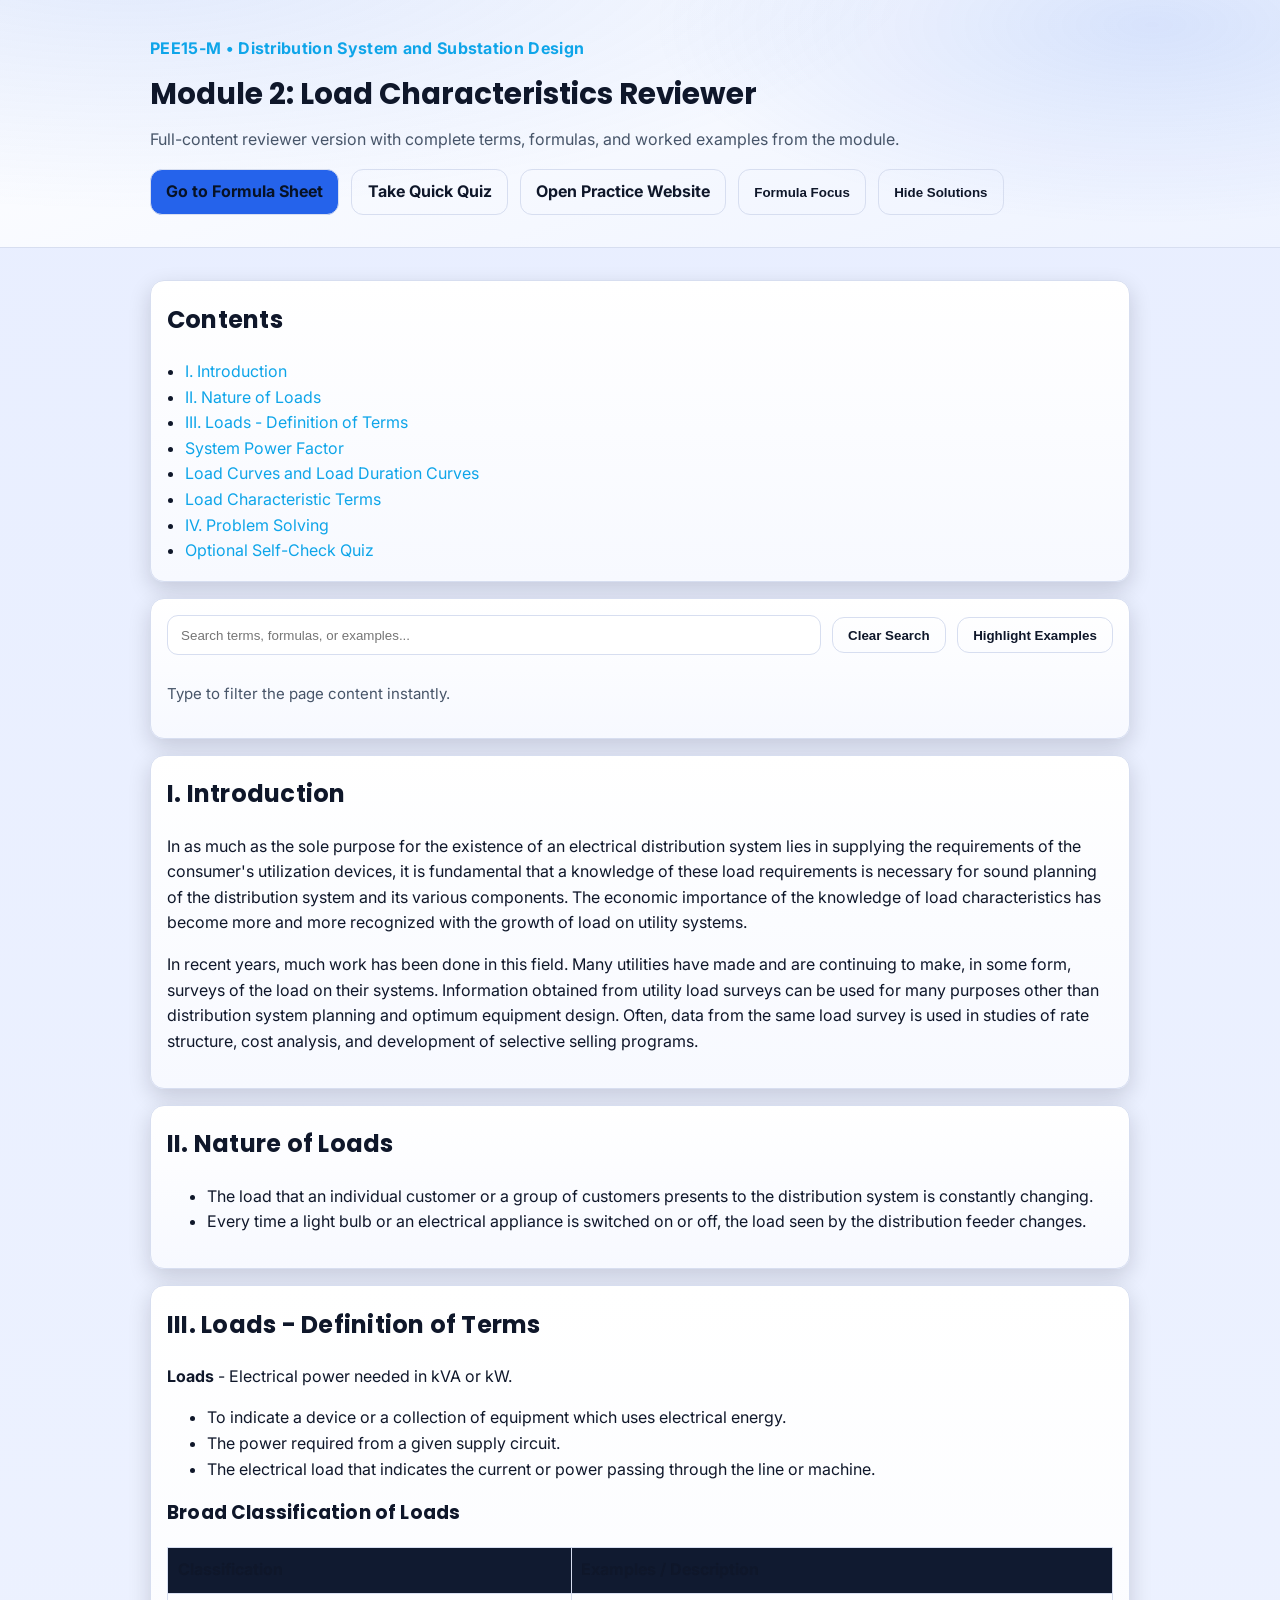
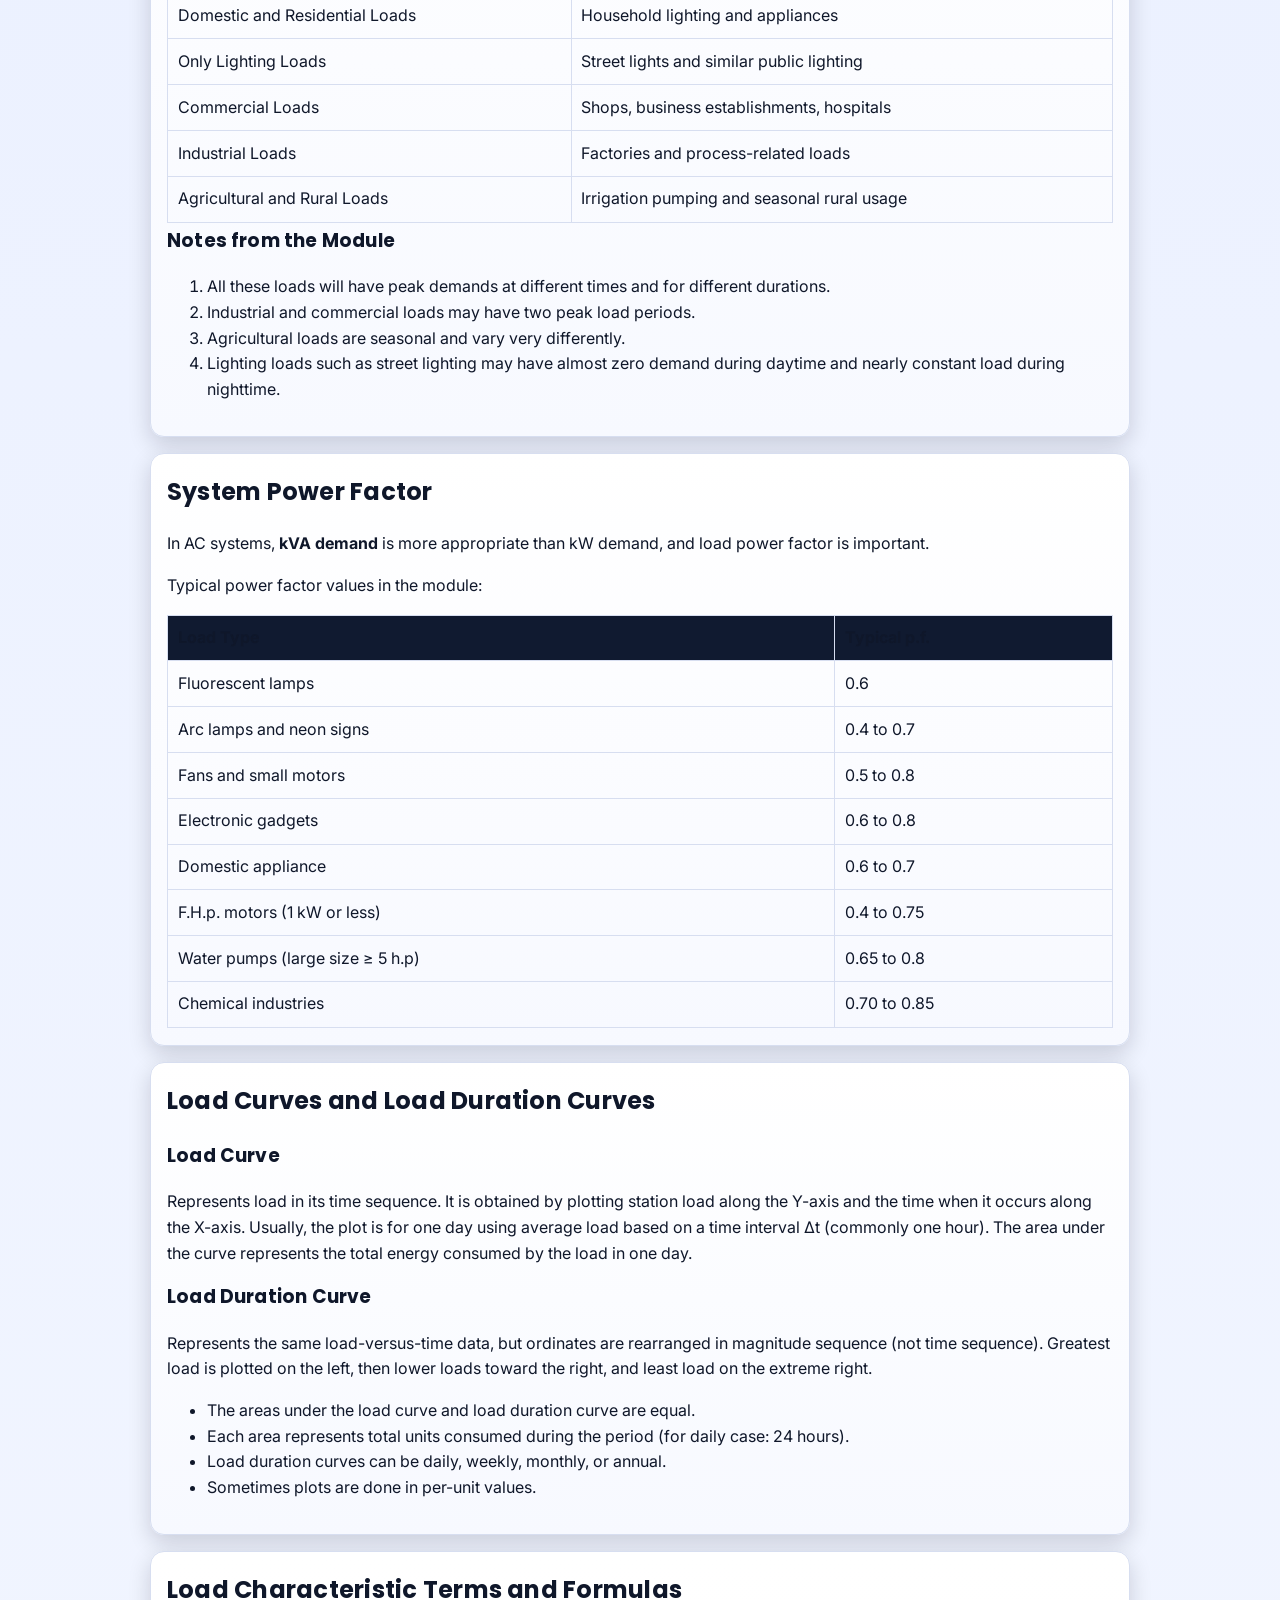
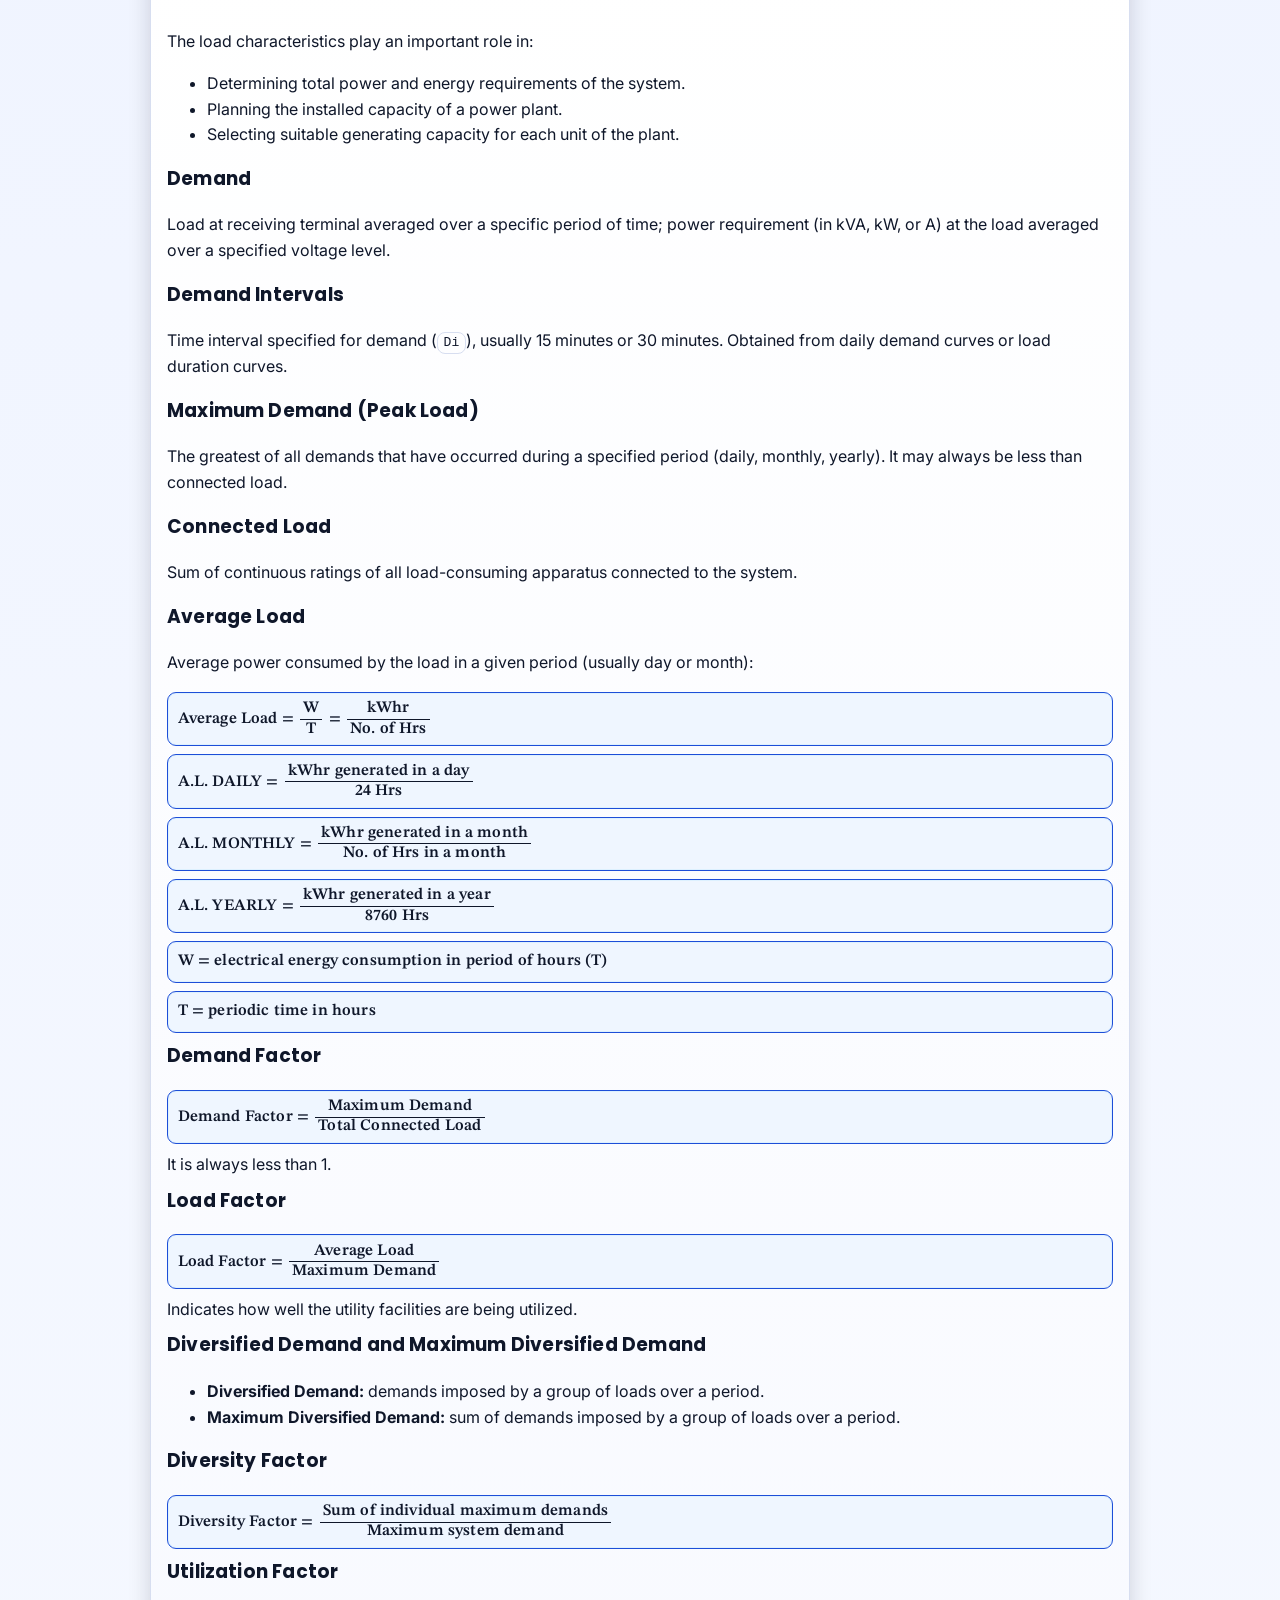
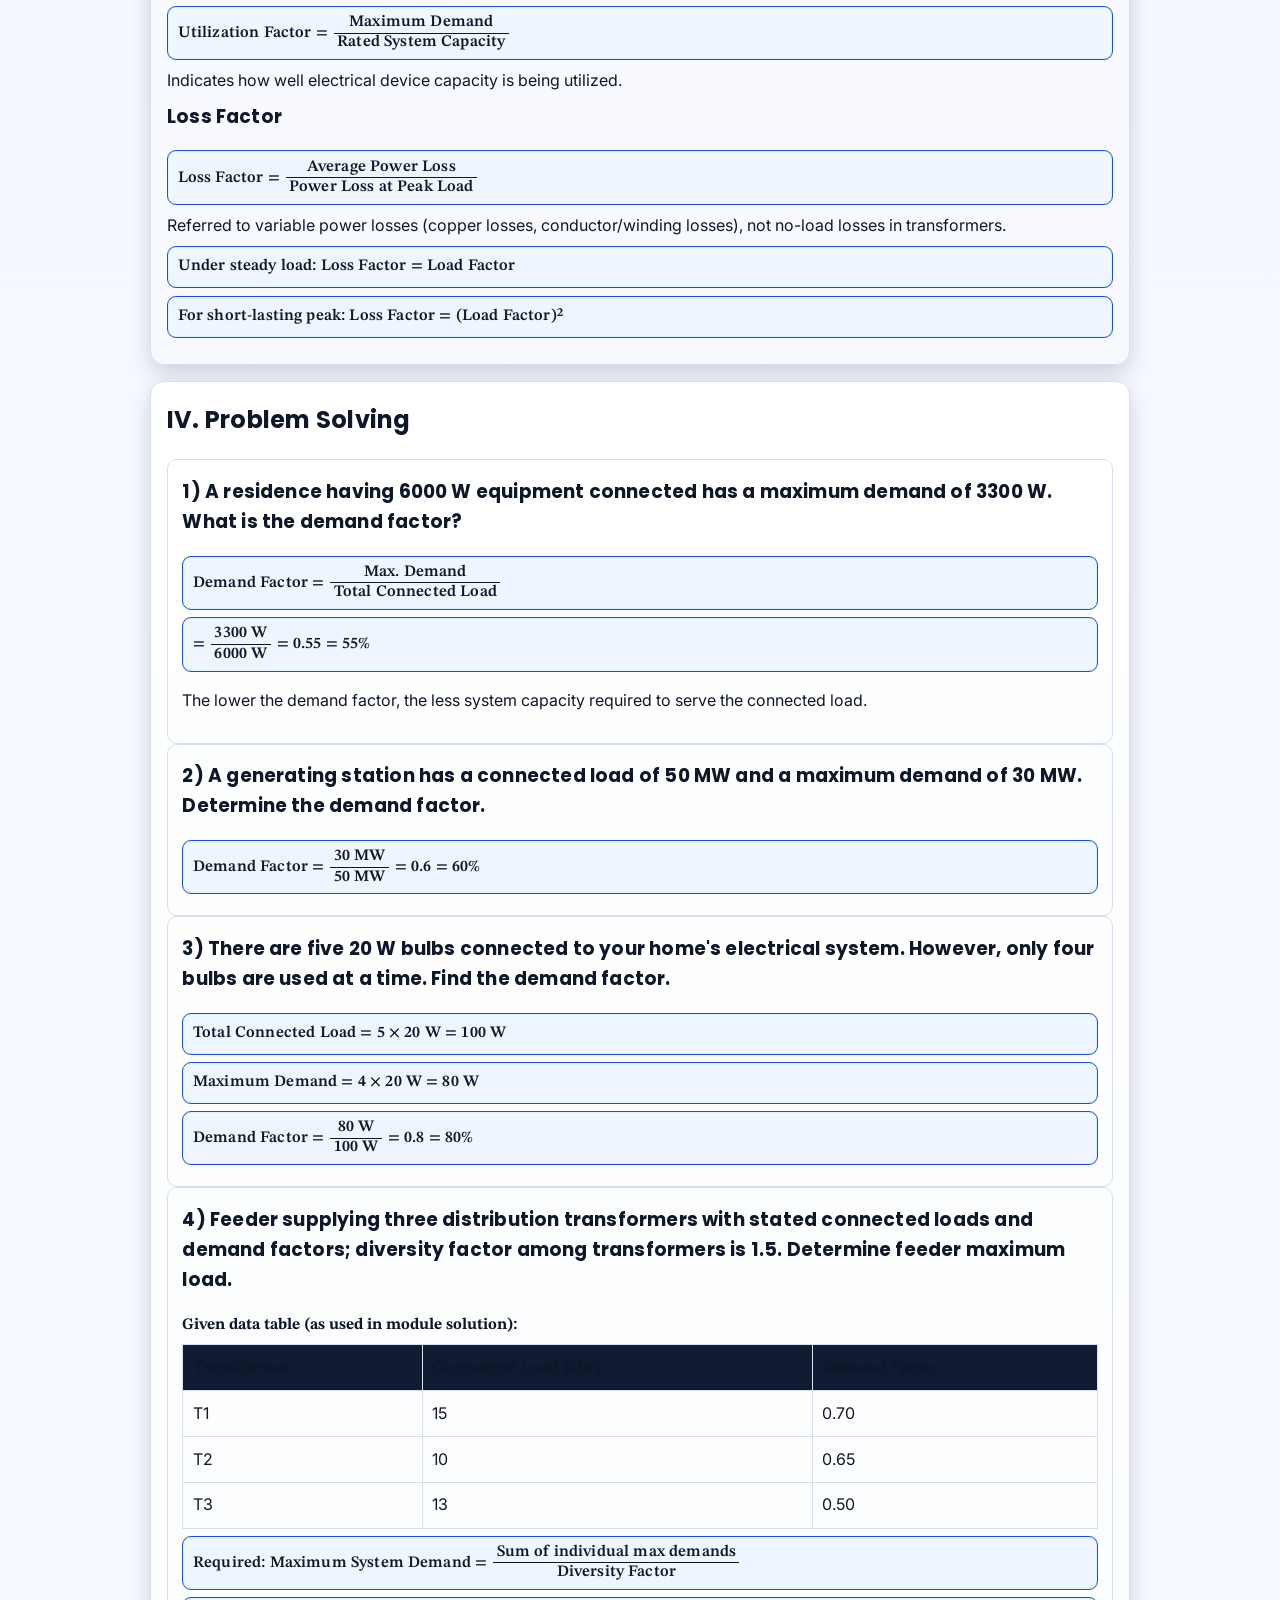
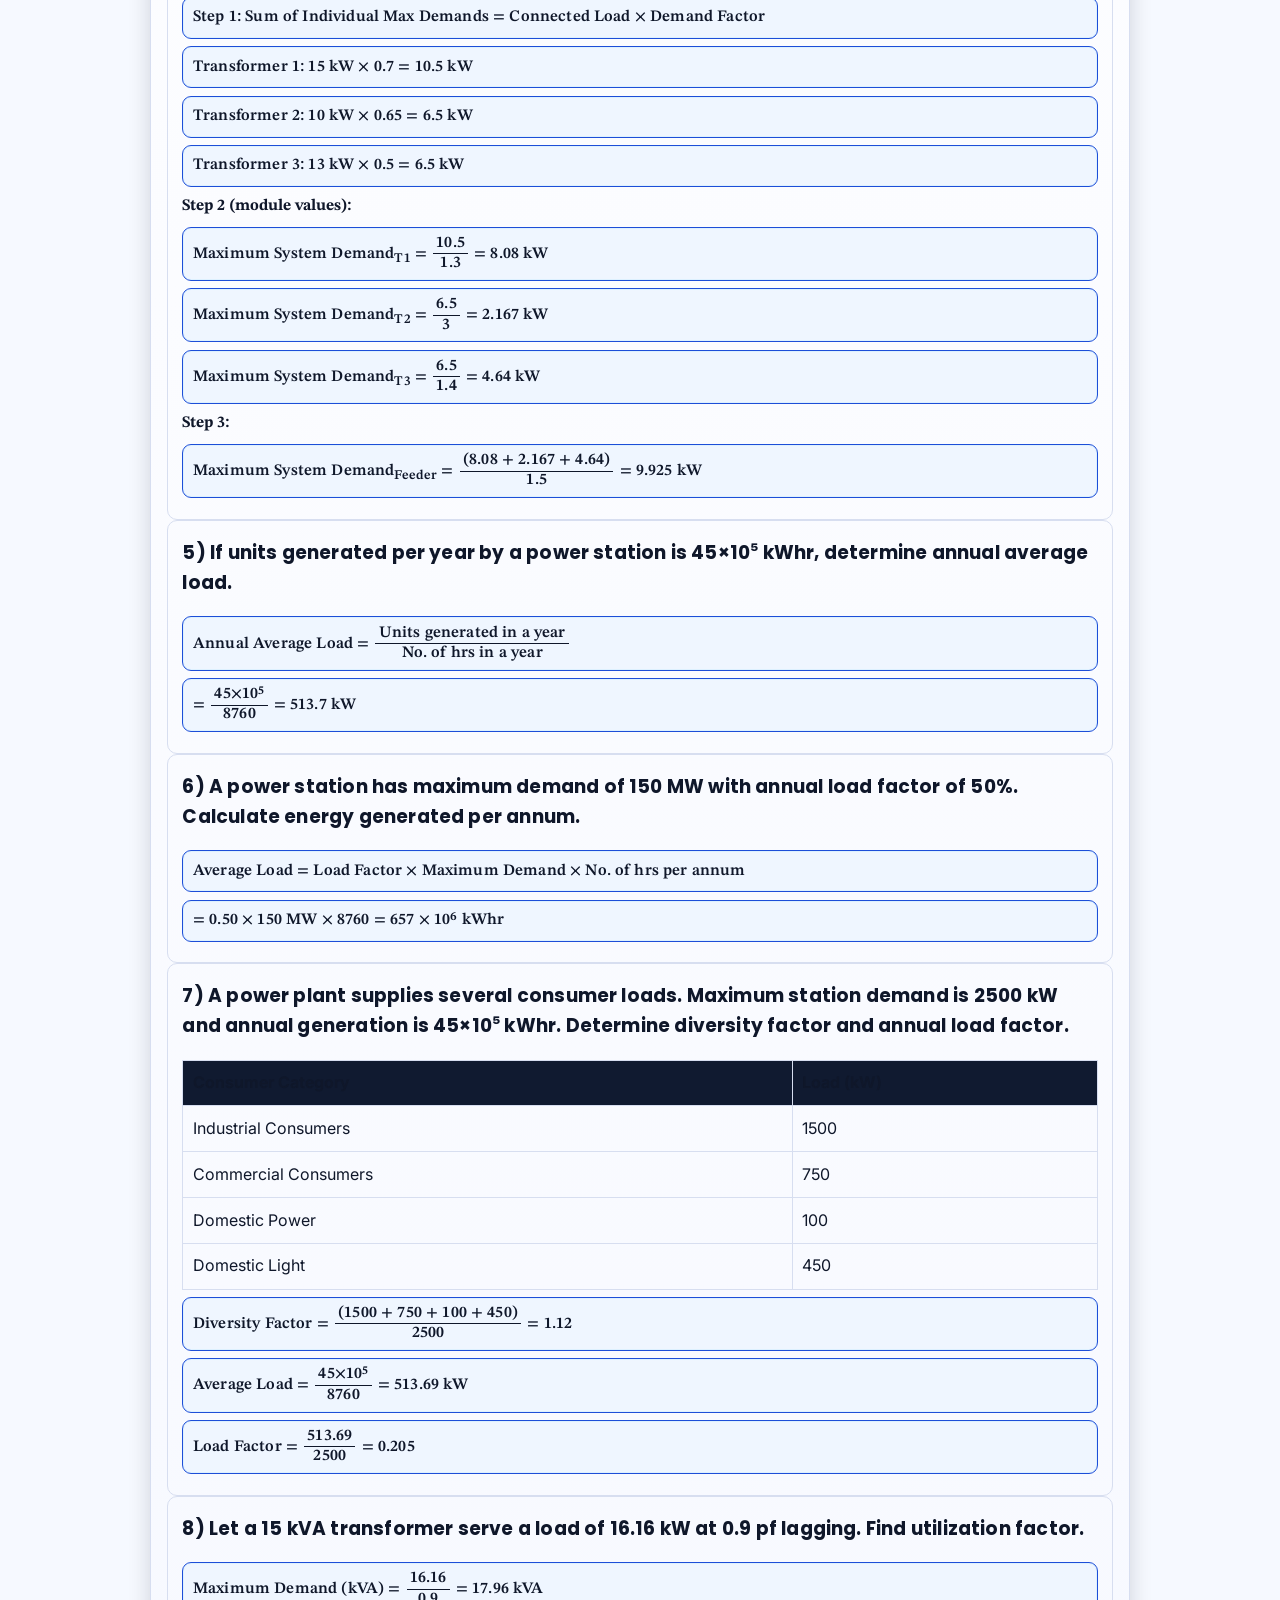
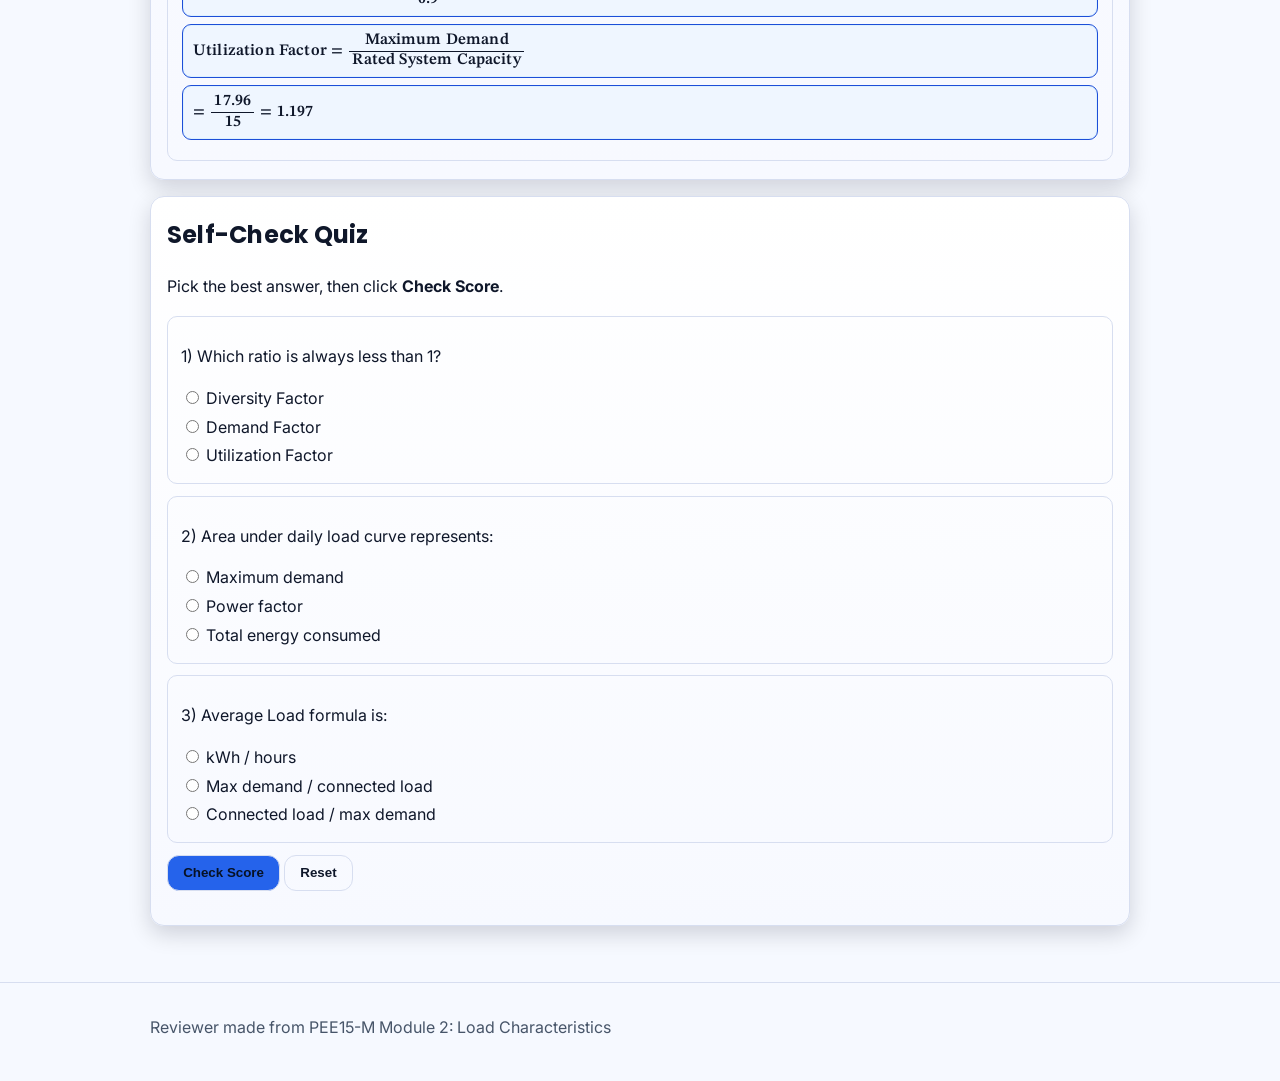
==== index.html @ 6687cc50 "Add files via upload" ====
<!DOCTYPE html>
<html lang="en">
<head>
  <meta charset="UTF-8" />
  <meta name="viewport" content="width=device-width, initial-scale=1.0" />
  <title>PEE15-M Module 2 Reviewer</title>
  <link rel="preconnect" href="https://fonts.googleapis.com" />
  <link rel="preconnect" href="https://fonts.gstatic.com" crossorigin />
  <link
    href="https://fonts.googleapis.com/css2?family=Inter:wght@400;500;600;700;800&family=Poppins:wght@600;700;800&family=STIX+Two+Text:wght@500;700&display=swap"
    rel="stylesheet"
  />
  <style>
    :root {
      --bg: #eef3ff;
      --bg-soft: #ffffff;
      --surface: #ffffff;
      --surface-2: #f7f9ff;
      --text: #0f172a;
      --muted: #475569;
      --accent: #2563eb;
      --accent-2: #0ea5e9;
      --ok: #22c55e;
      --border: #d7def0;
      --hero-glow: rgba(37, 99, 235, 0.14);
      --formula-bg: #eff6ff;
      --formula-border: #1d4ed8;
      --mark-bg: #fef08a;
      --mark-text: #111827;
    }

    * {
      box-sizing: border-box;
    }

    body {
      margin: 0;
      font-family: "Inter", "Segoe UI", Tahoma, Geneva, Verdana, sans-serif;
      line-height: 1.6;
      background: linear-gradient(180deg, #e8eeff 0%, #f6f9ff 60%);
      color: var(--text);
      transition: background 0.25s ease, color 0.25s ease;
    }

    #readingProgress {
      position: fixed;
      top: 0;
      left: 0;
      width: 0%;
      height: 4px;
      background: linear-gradient(90deg, var(--accent), var(--accent-2));
      z-index: 1000;
    }

    .container {
      width: min(980px, 92%);
      margin: 0 auto;
    }

    .hero {
      border-bottom: 1px solid var(--border);
      background:
        radial-gradient(800px 260px at 10% -20%, var(--hero-glow), transparent),
        radial-gradient(500px 200px at 90% 10%, var(--hero-glow), transparent),
        linear-gradient(160deg, var(--bg-soft), var(--bg));
      padding: 2.25rem 0 2rem;
      position: sticky;
      top: 0;
      z-index: 20;
      backdrop-filter: blur(8px);
    }

    .tag {
      margin: 0 0 0.5rem;
      color: var(--accent-2);
      font-weight: 700;
      letter-spacing: 0.02em;
    }

    h1 {
      margin: 0;
      font-size: clamp(1.5rem, 2.3vw, 2.2rem);
      font-family: "Poppins", "Inter", sans-serif;
    }

    .subtitle {
      color: var(--muted);
      margin-top: 0.65rem;
    }

    .hero-actions {
      display: flex;
      gap: 0.75rem;
      flex-wrap: wrap;
      margin-top: 1rem;
    }

    .btn {
      display: inline-block;
      border: 1px solid var(--border);
      background: var(--accent);
      color: #071225;
      text-decoration: none;
      font-weight: 700;
      border-radius: 12px;
      padding: 0.6rem 0.95rem;
      cursor: pointer;
      transition: transform 0.15s ease, box-shadow 0.15s ease, filter 0.15s ease;
    }

    .btn:active {
      transform: translateY(1px);
    }

    .btn:hover {
      filter: brightness(1.07);
      box-shadow: 0 8px 18px rgba(2, 8, 23, 0.24);
    }

    .btn-ghost {
      background: transparent;
      color: var(--text);
      border-color: var(--border);
    }

    main {
      padding: 1rem 0 2.5rem;
    }

    .card {
      background: linear-gradient(180deg, var(--surface), var(--surface-2));
      border: 1px solid var(--border);
      border-radius: 14px;
      padding: 1rem 1rem 1.1rem;
      margin: 1rem 0;
      box-shadow: 0 8px 22px rgba(2, 8, 23, 0.16);
    }

    .tools {
      display: grid;
      grid-template-columns: 1fr auto auto;
      gap: 0.7rem;
      align-items: center;
    }

    .tools input {
      width: 100%;
      padding: 0.72rem 0.82rem;
      border-radius: 11px;
      border: 1px solid var(--border);
      background: var(--bg-soft);
      color: var(--text);
      outline: none;
    }

    .tools input:focus {
      border-color: var(--accent);
      box-shadow: 0 0 0 3px rgba(108, 168, 255, 0.25);
    }

    .search-status {
      grid-column: 1 / -1;
      color: var(--muted);
      font-size: 0.94rem;
    }

    h2,
    h3 {
      margin-top: 0.2rem;
      font-family: "Poppins", "Inter", sans-serif;
      letter-spacing: 0.01em;
    }

    .toc ul {
      margin: 0.4rem 0 0;
      padding-left: 1.1rem;
    }

    .toc a {
      color: var(--accent-2);
      text-decoration: none;
    }

    .toc a:hover {
      text-decoration: underline;
    }

    .grid.two {
      display: grid;
      gap: 0.7rem;
      grid-template-columns: repeat(auto-fit, minmax(220px, 1fr));
    }

    .mini-card {
      border: 1px solid var(--border);
      background: rgba(255, 255, 255, 0.03);
      border-radius: 10px;
      padding: 0.85rem 0.9rem;
      transition: transform 0.15s ease, border-color 0.15s ease;
    }

    .mini-card:hover {
      transform: translateY(-1px);
      border-color: var(--accent);
    }

    .formula-list p {
      margin: 0.5rem 0;
    }

    code {
      background: rgba(255, 255, 255, 0.07);
      border: 1px solid var(--border);
      border-radius: 8px;
      padding: 0.14rem 0.35rem;
    }

    .formula-list code,
    #examples code,
    .equation {
      display: block;
      background: var(--formula-bg);
      border: 1px solid var(--formula-border);
      color: #0f172a;
      padding: 0.45rem 0.6rem;
      border-radius: 9px;
      font-weight: 600;
      box-shadow: inset 0 0 0 1px rgba(125, 211, 252, 0.16);
      font-family: "STIX Two Text", "Times New Roman", serif;
      letter-spacing: 0.01em;
    }

    body.formula-boost .formula-list code,
    body.formula-boost #examples code,
    body.formula-boost .equation {
      transform: scale(1.03);
      box-shadow:
        0 0 0 1px rgba(125, 211, 252, 0.38),
        0 0 20px rgba(96, 165, 250, 0.3);
    }

    .equation {
      margin: 0.45rem 0;
      overflow-x: auto;
    }

    .solution-note {
      font-family: "STIX Two Text", "Inter", serif;
      color: var(--text);
      font-weight: 600;
      margin: 0.35rem 0;
    }

    .frac {
      display: inline-flex;
      flex-direction: column;
      vertical-align: middle;
      text-align: center;
      line-height: 1.1;
      margin: 0 0.12rem;
      min-width: 2.8ch;
    }

    .frac .top {
      border-bottom: 1px solid currentColor;
      padding: 0 0.2rem 0.06rem;
    }

    .frac .bottom {
      padding: 0.05rem 0.2rem 0;
    }

    .hint {
      color: var(--muted);
    }

    .table-wrap {
      overflow-x: auto;
    }

    table {
      width: 100%;
      border-collapse: collapse;
    }

    th,
    td {
      padding: 0.6rem;
      border: 1px solid var(--border);
      text-align: left;
    }

    th {
      background: #101a30;
    }

    details {
      border: 1px solid var(--border);
      border-radius: 10px;
      padding: 0.65rem 0.75rem;
      margin-bottom: 0.65rem;
      background: rgba(255, 255, 255, 0.03);
    }

    summary {
      cursor: pointer;
      font-weight: 700;
    }

    .q {
      border: 1px solid var(--border);
      border-radius: 10px;
      padding: 0.7rem 0.8rem;
      margin-bottom: 0.7rem;
    }

    .q label {
      display: block;
      margin: 0.2rem 0;
    }

    .result {
      font-size: 1.05rem;
      font-weight: 700;
      margin-top: 0.8rem;
    }

    .result.ok {
      color: var(--ok);
    }

    .hidden-by-search {
      display: none;
    }

    mark {
      background: var(--mark-bg);
      color: var(--mark-text);
      border-radius: 4px;
      padding: 0 0.1rem;
    }

    body.hide-solutions #examples .equation {
      filter: blur(4px);
      user-select: none;
      pointer-events: none;
    }

    .to-top {
      position: fixed;
      right: 1rem;
      bottom: 1rem;
      border: 1px solid var(--border);
      background: var(--surface);
      color: var(--text);
      border-radius: 999px;
      width: 44px;
      height: 44px;
      cursor: pointer;
      display: none;
      z-index: 30;
    }

    .to-top.show {
      display: inline-block;
    }

    .footer {
      border-top: 1px solid var(--border);
      color: var(--muted);
      padding: 1rem 0 1.5rem;
    }

    @media (max-width: 780px) {
      .hero {
        padding-top: 1rem;
        position: static;
      }

      .tools {
        grid-template-columns: 1fr;
      }

      .btn {
        width: 100%;
        text-align: center;
      }

      .hero-actions {
        flex-direction: column;
      }

      .container {
        width: min(980px, 95%);
      }
    }
  </style>
</head>
<body>
  <div id="readingProgress" aria-hidden="true"></div>
  <header class="hero">
    <div class="container">
      <p class="tag">PEE15-M • Distribution System and Substation Design</p>
      <h1>Module 2: Load Characteristics Reviewer</h1>
      <p class="subtitle">
        Full-content reviewer version with complete terms, formulas, and worked examples from the module.
      </p>
      <div class="hero-actions">
        <a href="#characteristics" class="btn">Go to Formula Sheet</a>
        <a href="#quiz" class="btn btn-ghost">Take Quick Quiz</a>
        <a href="practice-website.html" class="btn btn-ghost">Open Practice Website</a>
        <button type="button" id="formulaToggle" class="btn btn-ghost">Formula Focus</button>
        <button type="button" id="solutionToggle" class="btn btn-ghost">Hide Solutions</button>
      </div>
    </div>
  </header>

  <main class="container">
    <nav class="toc card">
      <h2>Contents</h2>
      <ul>
        <li><a href="#intro">I. Introduction</a></li>
        <li><a href="#nature">II. Nature of Loads</a></li>
        <li><a href="#definitions">III. Loads - Definition of Terms</a></li>
        <li><a href="#system-pf">System Power Factor</a></li>
        <li><a href="#curves">Load Curves and Load Duration Curves</a></li>
        <li><a href="#characteristics">Load Characteristic Terms</a></li>
        <li><a href="#examples">IV. Problem Solving</a></li>
        <li><a href="#quiz">Optional Self-Check Quiz</a></li>
      </ul>
    </nav>

    <section class="card tools">
      <input id="searchInput" type="search" placeholder="Search terms, formulas, or examples..." />
      <button type="button" id="clearSearch" class="btn btn-ghost">Clear Search</button>
      <button type="button" id="expandExamples" class="btn btn-ghost">Highlight Examples</button>
      <p id="searchStatus" class="search-status">Type to filter the page content instantly.</p>
    </section>

    <section id="intro" class="card">
      <h2>I. Introduction</h2>
      <p>
        In as much as the sole purpose for the existence of an electrical distribution system lies in
        supplying the requirements of the consumer's utilization devices, it is fundamental that a
        knowledge of these load requirements is necessary for sound planning of the distribution system
        and its various components. The economic importance of the knowledge of load characteristics
        has become more and more recognized with the growth of load on utility systems.
      </p>
      <p>
        In recent years, much work has been done in this field. Many utilities have made and are
        continuing to make, in some form, surveys of the load on their systems. Information obtained
        from utility load surveys can be used for many purposes other than distribution system planning
        and optimum equipment design. Often, data from the same load survey is used in studies of rate
        structure, cost analysis, and development of selective selling programs.
      </p>
    </section>

    <section id="nature" class="card">
      <h2>II. Nature of Loads</h2>
      <ul>
        <li>
          The load that an individual customer or a group of customers presents to the distribution
          system is constantly changing.
        </li>
        <li>
          Every time a light bulb or an electrical appliance is switched on or off, the load seen by
          the distribution feeder changes.
        </li>
      </ul>
    </section>

    <section id="definitions" class="card">
      <h2>III. Loads - Definition of Terms</h2>
      <p><strong>Loads</strong> - Electrical power needed in kVA or kW.</p>
      <ul>
        <li>To indicate a device or a collection of equipment which uses electrical energy.</li>
        <li>The power required from a given supply circuit.</li>
        <li>The electrical load that indicates the current or power passing through the line or machine.</li>
      </ul>

      <h3>Broad Classification of Loads</h3>
      <div class="table-wrap">
        <table>
          <thead>
            <tr>
              <th>Classification</th>
              <th>Examples / Description</th>
            </tr>
          </thead>
          <tbody>
            <tr><td>Domestic and Residential Loads</td><td>Household lighting and appliances</td></tr>
            <tr><td>Only Lighting Loads</td><td>Street lights and similar public lighting</td></tr>
            <tr><td>Commercial Loads</td><td>Shops, business establishments, hospitals</td></tr>
            <tr><td>Industrial Loads</td><td>Factories and process-related loads</td></tr>
            <tr><td>Agricultural and Rural Loads</td><td>Irrigation pumping and seasonal rural usage</td></tr>
          </tbody>
        </table>
      </div>

      <h3>Notes from the Module</h3>
      <ol>
        <li>All these loads will have peak demands at different times and for different durations.</li>
        <li>Industrial and commercial loads may have two peak load periods.</li>
        <li>Agricultural loads are seasonal and vary very differently.</li>
        <li>
          Lighting loads such as street lighting may have almost zero demand during daytime and
          nearly constant load during nighttime.
        </li>
      </ol>
    </section>

    <section id="system-pf" class="card">
      <h2>System Power Factor</h2>
      <p>
        In AC systems, <strong>kVA demand</strong> is more appropriate than kW demand, and load power
        factor is important.
      </p>
      <p>Typical power factor values in the module:</p>
      <div class="table-wrap">
        <table>
          <thead>
            <tr>
              <th>Load Type</th>
              <th>Typical p.f.</th>
            </tr>
          </thead>
          <tbody>
            <tr><td>Fluorescent lamps</td><td>0.6</td></tr>
            <tr><td>Arc lamps and neon signs</td><td>0.4 to 0.7</td></tr>
            <tr><td>Fans and small motors</td><td>0.5 to 0.8</td></tr>
            <tr><td>Electronic gadgets</td><td>0.6 to 0.8</td></tr>
            <tr><td>Domestic appliance</td><td>0.6 to 0.7</td></tr>
            <tr><td>F.H.p. motors (1 kW or less)</td><td>0.4 to 0.75</td></tr>
            <tr><td>Water pumps (large size ≥ 5 h.p)</td><td>0.65 to 0.8</td></tr>
            <tr><td>Chemical industries</td><td>0.70 to 0.85</td></tr>
          </tbody>
        </table>
      </div>
    </section>

    <section id="curves" class="card">
      <h2>Load Curves and Load Duration Curves</h2>
      <h3>Load Curve</h3>
      <p>
        Represents load in its time sequence. It is obtained by plotting station load along the Y-axis
        and the time when it occurs along the X-axis. Usually, the plot is for one day using average
        load based on a time interval Δt (commonly one hour). The area under the curve represents the
        total energy consumed by the load in one day.
      </p>

      <h3>Load Duration Curve</h3>
      <p>
        Represents the same load-versus-time data, but ordinates are rearranged in magnitude sequence
        (not time sequence). Greatest load is plotted on the left, then lower loads toward the right,
        and least load on the extreme right.
      </p>

      <ul>
        <li>The areas under the load curve and load duration curve are equal.</li>
        <li>Each area represents total units consumed during the period (for daily case: 24 hours).</li>
        <li>Load duration curves can be daily, weekly, monthly, or annual.</li>
        <li>Sometimes plots are done in per-unit values.</li>
      </ul>
    </section>

    <section id="characteristics" class="card">
      <h2>Load Characteristic Terms and Formulas</h2>
      <p>The load characteristics play an important role in:</p>
      <ul>
        <li>Determining total power and energy requirements of the system.</li>
        <li>Planning the installed capacity of a power plant.</li>
        <li>Selecting suitable generating capacity for each unit of the plant.</li>
      </ul>

      <h3>Demand</h3>
      <p>
        Load at receiving terminal averaged over a specific period of time; power requirement
        (in kVA, kW, or A) at the load averaged over a specified voltage level.
      </p>

      <h3>Demand Intervals</h3>
      <p>
        Time interval specified for demand (<code>Di</code>), usually 15 minutes or 30 minutes.
        Obtained from daily demand curves or load duration curves.
      </p>

      <h3>Maximum Demand (Peak Load)</h3>
      <p>
        The greatest of all demands that have occurred during a specified period (daily, monthly,
        yearly). It may always be less than connected load.
      </p>

      <h3>Connected Load</h3>
      <p>Sum of continuous ratings of all load-consuming apparatus connected to the system.</p>

      <h3>Average Load</h3>
      <p>Average power consumed by the load in a given period (usually day or month):</p>
      <div class="formula-list">
        <p class="equation">
          Average Load =
          <span class="frac"><span class="top">W</span><span class="bottom">T</span></span>
          =
          <span class="frac"><span class="top">kWhr</span><span class="bottom">No. of Hrs</span></span>
        </p>
        <p class="equation">
          A.L. DAILY =
          <span class="frac"><span class="top">kWhr generated in a day</span><span class="bottom">24 Hrs</span></span>
        </p>
        <p class="equation">
          A.L. MONTHLY =
          <span class="frac"><span class="top">kWhr generated in a month</span><span class="bottom">No. of Hrs in a month</span></span>
        </p>
        <p class="equation">
          A.L. YEARLY =
          <span class="frac"><span class="top">kWhr generated in a year</span><span class="bottom">8760 Hrs</span></span>
        </p>
        <p class="equation">W = electrical energy consumption in period of hours (T)</p>
        <p class="equation">T = periodic time in hours</p>
      </div>

      <h3>Demand Factor</h3>
      <div class="formula-list">
        <p class="equation">
          Demand Factor =
          <span class="frac"><span class="top">Maximum Demand</span><span class="bottom">Total Connected Load</span></span>
        </p>
        <p>It is always less than 1.</p>
      </div>

      <h3>Load Factor</h3>
      <div class="formula-list">
        <p class="equation">
          Load Factor =
          <span class="frac"><span class="top">Average Load</span><span class="bottom">Maximum Demand</span></span>
        </p>
        <p>Indicates how well the utility facilities are being utilized.</p>
      </div>

      <h3>Diversified Demand and Maximum Diversified Demand</h3>
      <ul>
        <li><strong>Diversified Demand:</strong> demands imposed by a group of loads over a period.</li>
        <li><strong>Maximum Diversified Demand:</strong> sum of demands imposed by a group of loads over a period.</li>
      </ul>

      <h3>Diversity Factor</h3>
      <div class="formula-list">
        <p class="equation">
          Diversity Factor =
          <span class="frac"><span class="top">Sum of individual maximum demands</span><span class="bottom">Maximum system demand</span></span>
        </p>
      </div>

      <h3>Utilization Factor</h3>
      <div class="formula-list">
        <p class="equation">
          Utilization Factor =
          <span class="frac"><span class="top">Maximum Demand</span><span class="bottom">Rated System Capacity</span></span>
        </p>
        <p>Indicates how well electrical device capacity is being utilized.</p>
      </div>

      <h3>Loss Factor</h3>
      <div class="formula-list">
        <p class="equation">
          Loss Factor =
          <span class="frac"><span class="top">Average Power Loss</span><span class="bottom">Power Loss at Peak Load</span></span>
        </p>
        <p>
          Referred to variable power losses (copper losses, conductor/winding losses), not no-load
          losses in transformers.
        </p>
        <p class="equation">Under steady load: Loss Factor = Load Factor</p>
        <p class="equation">For short-lasting peak: Loss Factor = (Load Factor)²</p>
      </div>
    </section>

    <section id="examples" class="card">
      <h2>IV. Problem Solving</h2>

      <article class="mini-card">
        <h3>1) A residence having 6000 W equipment connected has a maximum demand of 3300 W. What is the demand factor?</h3>
        <p class="equation">
          Demand Factor =
          <span class="frac"><span class="top">Max. Demand</span><span class="bottom">Total Connected Load</span></span>
        </p>
        <p class="equation">
          =
          <span class="frac"><span class="top">3300 W</span><span class="bottom">6000 W</span></span>
          = 0.55 = 55%
        </p>
        <p>The lower the demand factor, the less system capacity required to serve the connected load.</p>
      </article>

      <article class="mini-card">
        <h3>2) A generating station has a connected load of 50 MW and a maximum demand of 30 MW. Determine the demand factor.</h3>
        <p class="equation">
          Demand Factor =
          <span class="frac"><span class="top">30 MW</span><span class="bottom">50 MW</span></span>
          = 0.6 = 60%
        </p>
      </article>

      <article class="mini-card">
        <h3>3) There are five 20 W bulbs connected to your home's electrical system. However, only four bulbs are used at a time. Find the demand factor.</h3>
        <p class="equation">Total Connected Load = 5 × 20 W = 100 W</p>
        <p class="equation">Maximum Demand = 4 × 20 W = 80 W</p>
        <p class="equation">
          Demand Factor =
          <span class="frac"><span class="top">80 W</span><span class="bottom">100 W</span></span>
          = 0.8 = 80%
        </p>
      </article>

      <article class="mini-card">
        <h3>4) Feeder supplying three distribution transformers with stated connected loads and demand factors; diversity factor among transformers is 1.5. Determine feeder maximum load.</h3>
        <p class="solution-note"><strong>Given data table (as used in module solution):</strong></p>
        <div class="table-wrap">
          <table>
            <thead>
              <tr>
                <th>Transformer</th>
                <th>Connected Load (kW)</th>
                <th>Demand Factor</th>
              </tr>
            </thead>
            <tbody>
              <tr><td>T1</td><td>15</td><td>0.70</td></tr>
              <tr><td>T2</td><td>10</td><td>0.65</td></tr>
              <tr><td>T3</td><td>13</td><td>0.50</td></tr>
            </tbody>
          </table>
        </div>
        <p class="equation">
          Required: Maximum System Demand =
          <span class="frac"><span class="top">Sum of individual max demands</span><span class="bottom">Diversity Factor</span></span>
        </p>
        <p class="equation">Step 1: Sum of Individual Max Demands = Connected Load × Demand Factor</p>
        <p class="equation">Transformer 1: 15 kW × 0.7 = 10.5 kW</p>
        <p class="equation">Transformer 2: 10 kW × 0.65 = 6.5 kW</p>
        <p class="equation">Transformer 3: 13 kW × 0.5 = 6.5 kW</p>
        <p class="solution-note"><strong>Step 2 (module values):</strong></p>
        <p class="equation">
          Maximum System Demand<sub>T1</sub> =
          <span class="frac"><span class="top">10.5</span><span class="bottom">1.3</span></span>
          = 8.08 kW
        </p>
        <p class="equation">
          Maximum System Demand<sub>T2</sub> =
          <span class="frac"><span class="top">6.5</span><span class="bottom">3</span></span>
          = 2.167 kW
        </p>
        <p class="equation">
          Maximum System Demand<sub>T3</sub> =
          <span class="frac"><span class="top">6.5</span><span class="bottom">1.4</span></span>
          = 4.64 kW
        </p>
        <p class="solution-note"><strong>Step 3:</strong></p>
        <p class="equation">
          Maximum System Demand<sub>Feeder</sub> =
          <span class="frac"><span class="top">(8.08 + 2.167 + 4.64)</span><span class="bottom">1.5</span></span>
          = 9.925 kW
        </p>
      </article>

      <article class="mini-card">
        <h3>5) If units generated per year by a power station is 45×10⁵ kWhr, determine annual average load.</h3>
        <p class="equation">
          Annual Average Load =
          <span class="frac"><span class="top">Units generated in a year</span><span class="bottom">No. of hrs in a year</span></span>
        </p>
        <p class="equation">
          =
          <span class="frac"><span class="top">45×10⁵</span><span class="bottom">8760</span></span>
          = 513.7 kW
        </p>
      </article>

      <article class="mini-card">
        <h3>6) A power station has maximum demand of 150 MW with annual load factor of 50%. Calculate energy generated per annum.</h3>
        <p class="equation">Average Load = Load Factor × Maximum Demand × No. of hrs per annum</p>
        <p class="equation">= 0.50 × 150 MW × 8760 = 657 × 10⁶ kWhr</p>
      </article>

      <article class="mini-card">
        <h3>7) A power plant supplies several consumer loads. Maximum station demand is 2500 kW and annual generation is 45×10⁵ kWhr. Determine diversity factor and annual load factor.</h3>
        <div class="table-wrap">
          <table>
            <thead>
              <tr>
                <th>Consumer Category</th>
                <th>Load (kW)</th>
              </tr>
            </thead>
            <tbody>
              <tr><td>Industrial Consumers</td><td>1500</td></tr>
              <tr><td>Commercial Consumers</td><td>750</td></tr>
              <tr><td>Domestic Power</td><td>100</td></tr>
              <tr><td>Domestic Light</td><td>450</td></tr>
            </tbody>
          </table>
        </div>
        <p class="equation">
          Diversity Factor =
          <span class="frac"><span class="top">(1500 + 750 + 100 + 450)</span><span class="bottom">2500</span></span>
          = 1.12
        </p>
        <p class="equation">
          Average Load =
          <span class="frac"><span class="top">45×10⁵</span><span class="bottom">8760</span></span>
          = 513.69 kW
        </p>
        <p class="equation">
          Load Factor =
          <span class="frac"><span class="top">513.69</span><span class="bottom">2500</span></span>
          = 0.205
        </p>
      </article>

      <article class="mini-card">
        <h3>8) Let a 15 kVA transformer serve a load of 16.16 kW at 0.9 pf lagging. Find utilization factor.</h3>
        <p class="equation">
          Maximum Demand (kVA) =
          <span class="frac"><span class="top">16.16</span><span class="bottom">0.9</span></span>
          = 17.96 kVA
        </p>
        <p class="equation">
          Utilization Factor =
          <span class="frac"><span class="top">Maximum Demand</span><span class="bottom">Rated System Capacity</span></span>
        </p>
        <p class="equation">
          =
          <span class="frac"><span class="top">17.96</span><span class="bottom">15</span></span>
          = 1.197
        </p>
      </article>
    </section>

    <section id="quiz" class="card">
      <h2>Self-Check Quiz</h2>
      <p>Pick the best answer, then click <strong>Check Score</strong>.</p>
      <form id="quizForm">
        <div class="q">
          <p>1) Which ratio is always less than 1?</p>
          <label><input type="radio" name="q1" value="a" /> Diversity Factor</label>
          <label><input type="radio" name="q1" value="b" /> Demand Factor</label>
          <label><input type="radio" name="q1" value="c" /> Utilization Factor</label>
        </div>

        <div class="q">
          <p>2) Area under daily load curve represents:</p>
          <label><input type="radio" name="q2" value="a" /> Maximum demand</label>
          <label><input type="radio" name="q2" value="b" /> Power factor</label>
          <label><input type="radio" name="q2" value="c" /> Total energy consumed</label>
        </div>

        <div class="q">
          <p>3) Average Load formula is:</p>
          <label><input type="radio" name="q3" value="a" /> kWh / hours</label>
          <label><input type="radio" name="q3" value="b" /> Max demand / connected load</label>
          <label><input type="radio" name="q3" value="c" /> Connected load / max demand</label>
        </div>

        <button type="button" id="checkBtn" class="btn">Check Score</button>
        <button type="reset" class="btn btn-ghost">Reset</button>
      </form>
      <p id="result" class="result" aria-live="polite"></p>
    </section>
  </main>

  <footer class="footer">
    <div class="container">
      <p>Reviewer made from PEE15-M Module 2: Load Characteristics</p>
    </div>
  </footer>
  <button id="toTop" class="to-top" type="button" aria-label="Back to top">↑</button>

  <script>
    const answers = {
      q1: "b",
      q2: "c",
      q3: "a",
    };

    const quizForm = document.getElementById("quizForm");
    const checkBtn = document.getElementById("checkBtn");
    const result = document.getElementById("result");
    const formulaToggle = document.getElementById("formulaToggle");
    const solutionToggle = document.getElementById("solutionToggle");
    const searchInput = document.getElementById("searchInput");
    const clearSearch = document.getElementById("clearSearch");
    const searchStatus = document.getElementById("searchStatus");
    const expandExamples = document.getElementById("expandExamples");
    const toTop = document.getElementById("toTop");
    const readingProgress = document.getElementById("readingProgress");
    const searchableCards = [...document.querySelectorAll("main .card")];
    let matches = 0;

    checkBtn.addEventListener("click", () => {
      let score = 0;
      let answered = 0;
      const total = Object.keys(answers).length;

      Object.entries(answers).forEach(([name, correct]) => {
        const selected = quizForm.querySelector(`input[name="${name}"]:checked`);
        if (selected) {
          answered += 1;
          if (selected.value === correct) {
            score += 1;
          }
        }
      });

      if (answered < total) {
        result.classList.remove("ok");
        result.textContent = `You answered ${answered}/${total}. Complete all items first.`;
        return;
      }

      const percent = Math.round((score / total) * 100);
      result.classList.add("ok");
      result.textContent = `Score: ${score}/${total} (${percent}%).`;
    });

    quizForm.addEventListener("reset", () => {
      result.classList.remove("ok");
      result.textContent = "";
    });

    formulaToggle.addEventListener("click", () => {
      document.body.classList.toggle("formula-boost");
    });

    solutionToggle.addEventListener("click", () => {
      const hidden = document.body.classList.toggle("hide-solutions");
      solutionToggle.textContent = hidden ? "Show Solutions" : "Hide Solutions";
    });

    function clearMarks(node) {
      node.querySelectorAll("mark").forEach((mark) => {
        const parent = mark.parentNode;
        parent.replaceChild(document.createTextNode(mark.textContent), mark);
        parent.normalize();
      });
    }

    function markText(node, query) {
      const walker = document.createTreeWalker(node, NodeFilter.SHOW_TEXT, null);
      const textNodes = [];
      while (walker.nextNode()) {
        textNodes.push(walker.currentNode);
      }

      textNodes.forEach((textNode) => {
        const text = textNode.nodeValue;
        const lower = text.toLowerCase();
        const index = lower.indexOf(query);
        if (index === -1) return;

        const frag = document.createDocumentFragment();
        const before = text.slice(0, index);
        const match = text.slice(index, index + query.length);
        const after = text.slice(index + query.length);
        if (before) frag.appendChild(document.createTextNode(before));
        const mark = document.createElement("mark");
        mark.textContent = match;
        frag.appendChild(mark);
        if (after) frag.appendChild(document.createTextNode(after));
        textNode.parentNode.replaceChild(frag, textNode);
      });
    }

    function applySearch() {
      const query = searchInput.value.trim().toLowerCase();
      matches = 0;

      searchableCards.forEach((card) => {
        clearMarks(card);
        if (!query) {
          card.classList.remove("hidden-by-search");
          return;
        }

        const content = card.textContent.toLowerCase();
        const found = content.includes(query);
        card.classList.toggle("hidden-by-search", !found);

        if (found) {
          matches += 1;
          markText(card, query);
        }
      });

      if (!query) {
        searchStatus.textContent = "Type to filter the page content instantly.";
      } else {
        searchStatus.textContent = `${matches} section(s) matched "${query}".`;
      }
    }

    searchInput.addEventListener("input", applySearch);
    clearSearch.addEventListener("click", () => {
      searchInput.value = "";
      applySearch();
      searchInput.focus();
    });

    expandExamples.addEventListener("click", () => {
      const examples = document.querySelectorAll("#examples .mini-card");
      examples.forEach((item) => item.scrollIntoView({ behavior: "smooth", block: "center" }));
      document.body.classList.add("formula-boost");
      setTimeout(() => document.body.classList.remove("formula-boost"), 1500);
    });

    window.addEventListener("scroll", () => {
      const scrollTop = window.scrollY;
      const height = document.documentElement.scrollHeight - window.innerHeight;
      const progress = height > 0 ? (scrollTop / height) * 100 : 0;
      readingProgress.style.width = `${progress}%`;
      toTop.classList.toggle("show", scrollTop > 260);
    });

    toTop.addEventListener("click", () => {
      window.scrollTo({ top: 0, behavior: "smooth" });
    });
  </script>
</body>
</html>
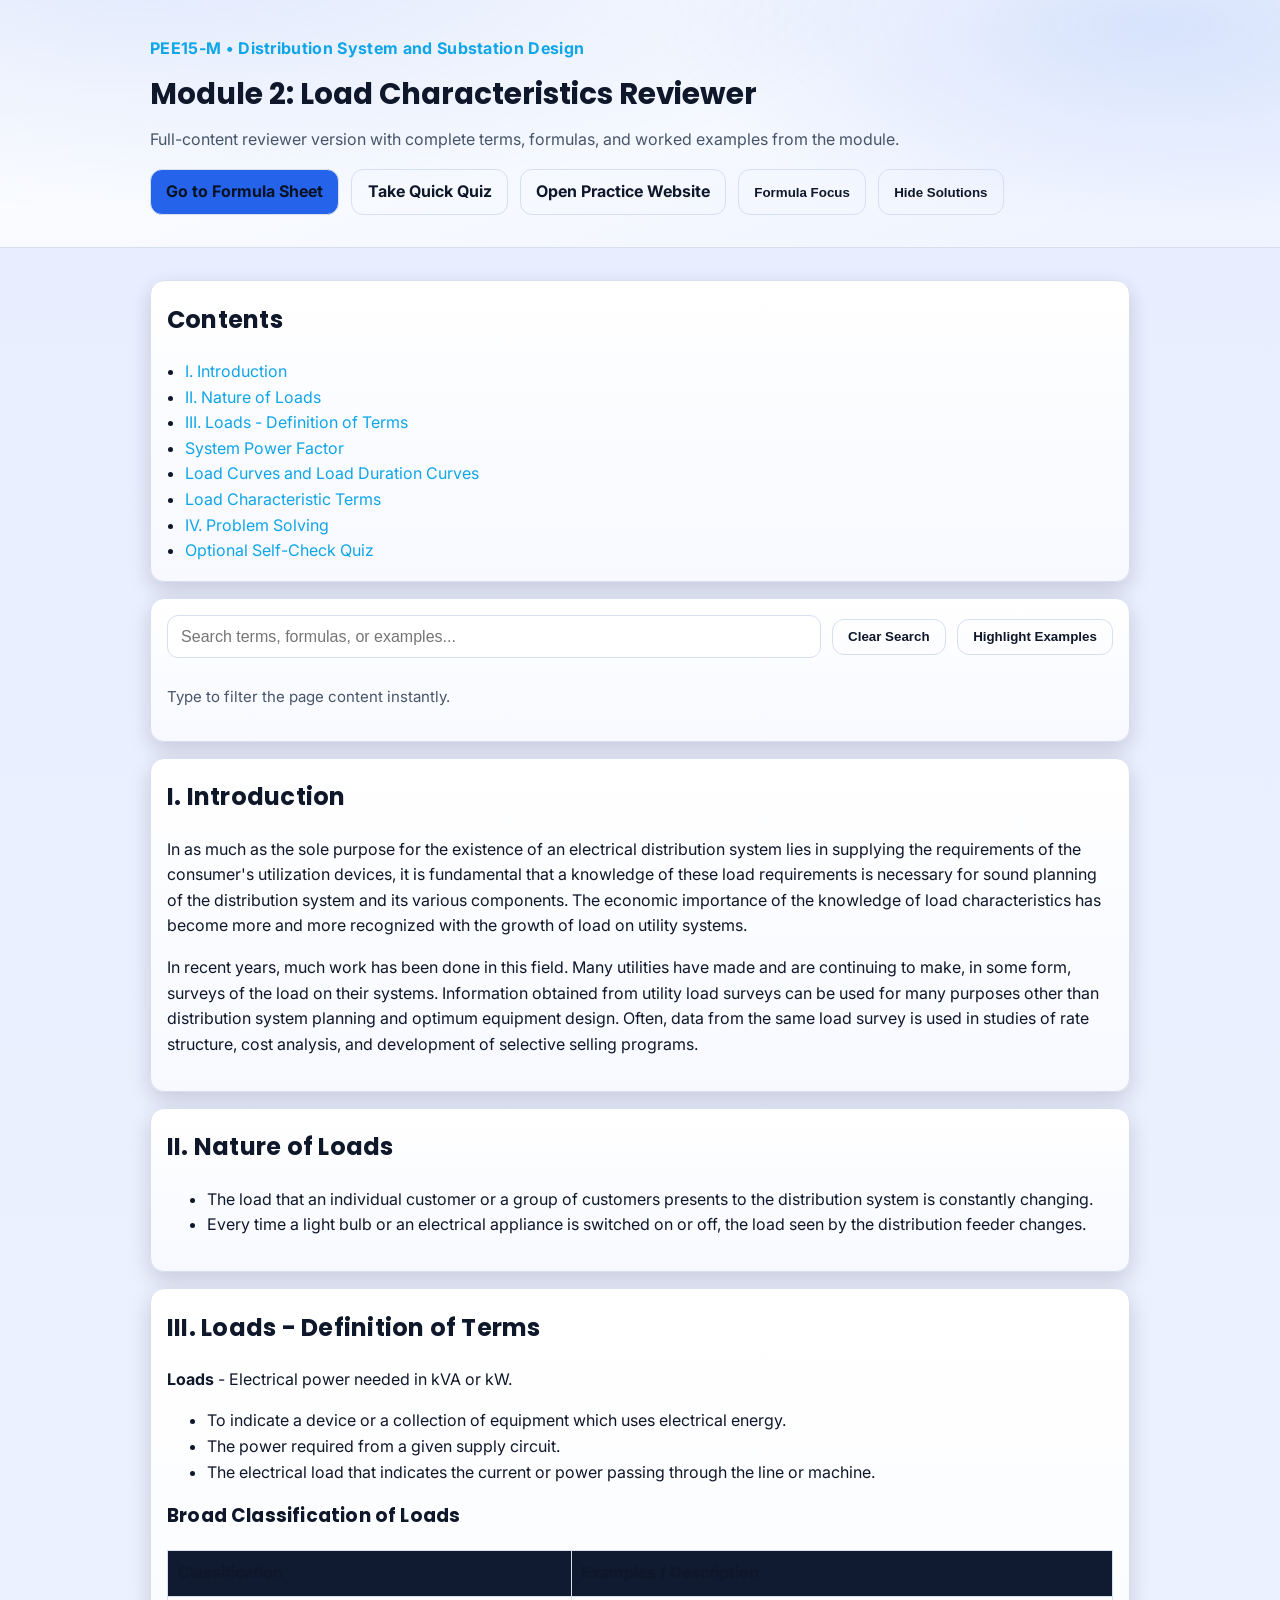
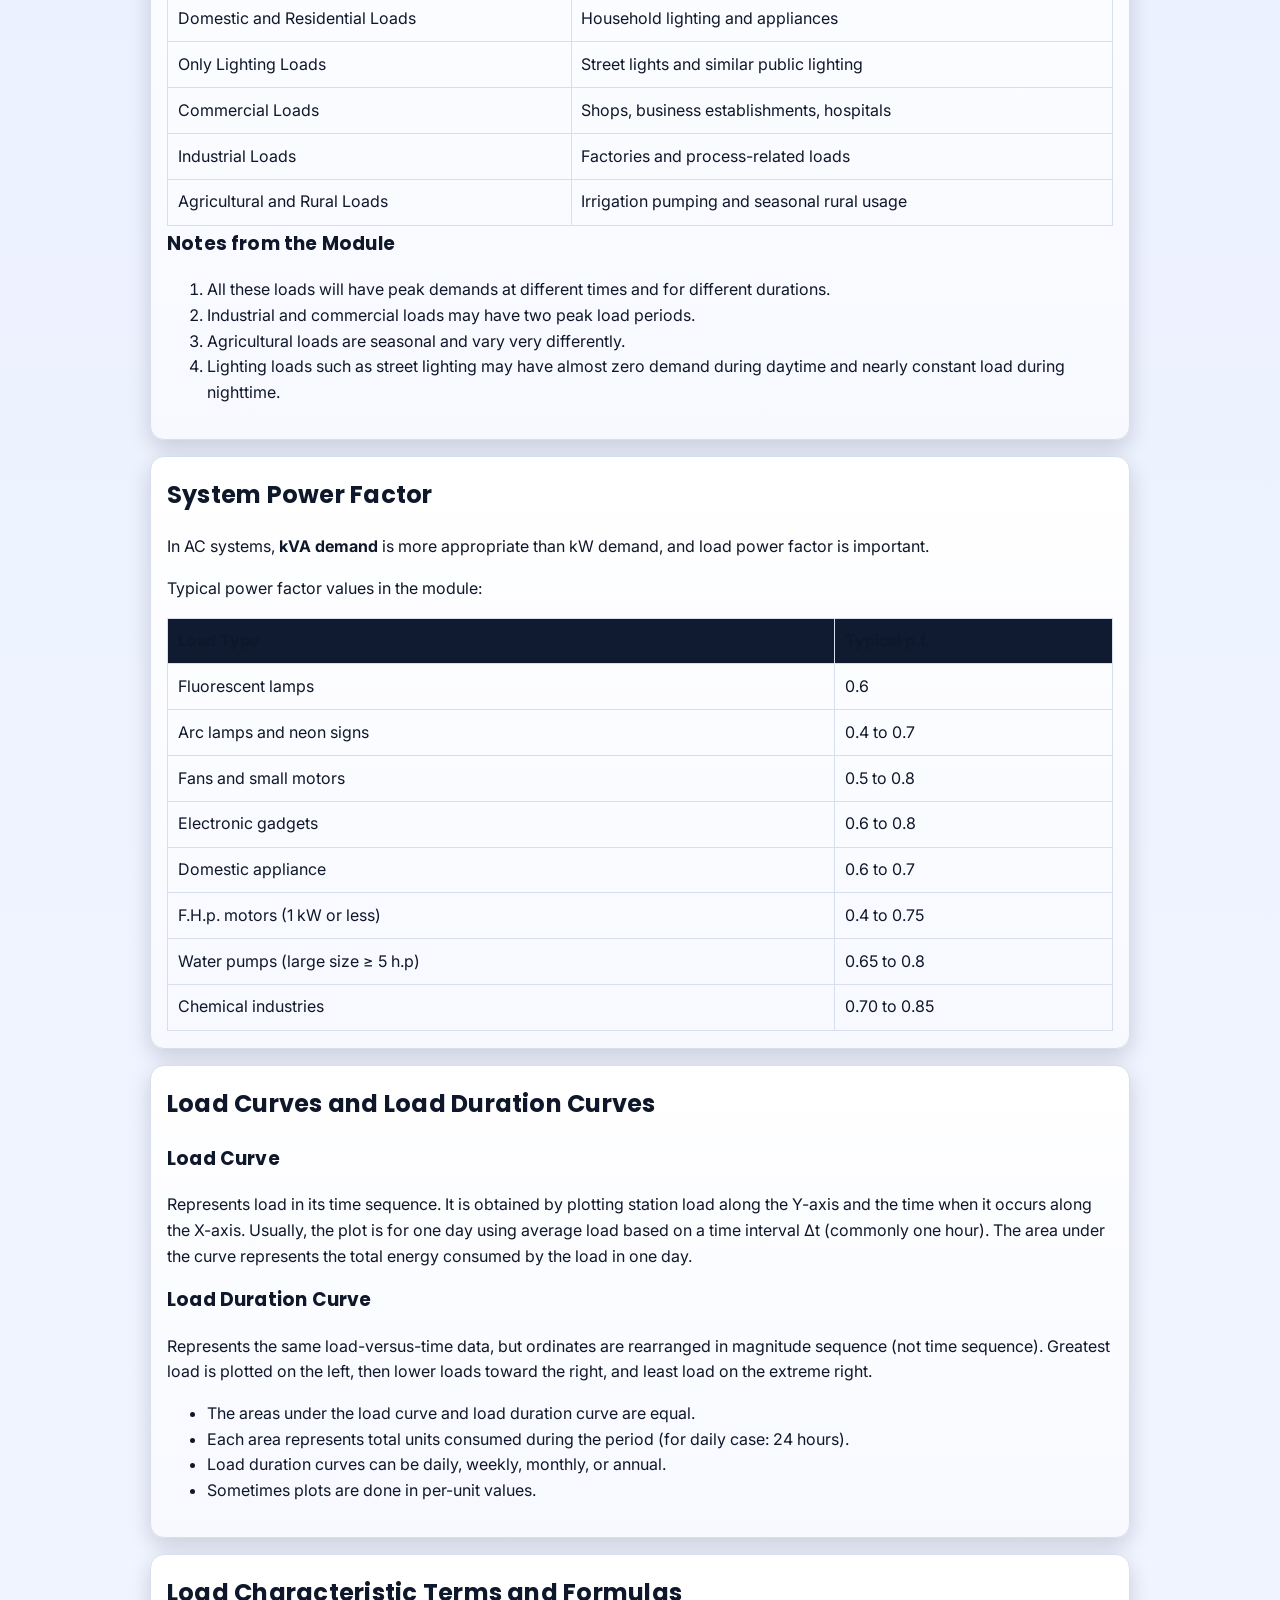
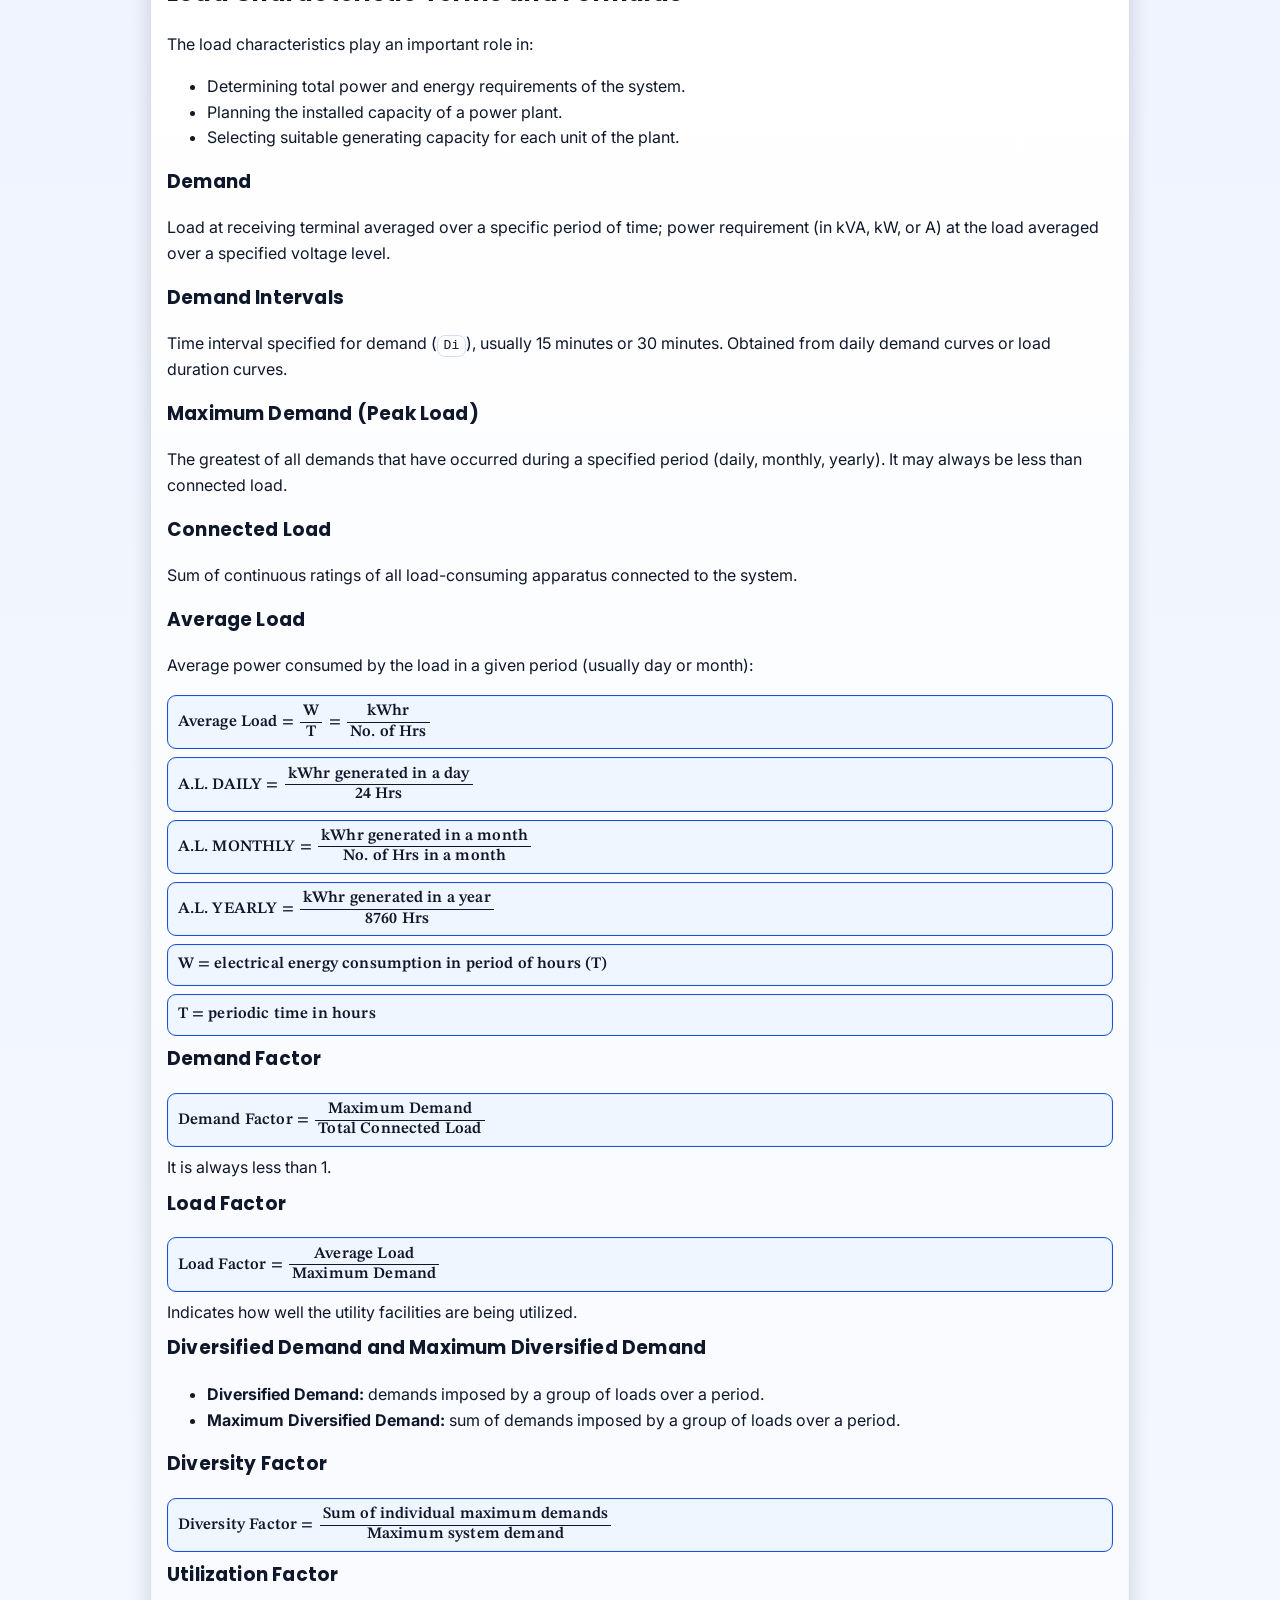
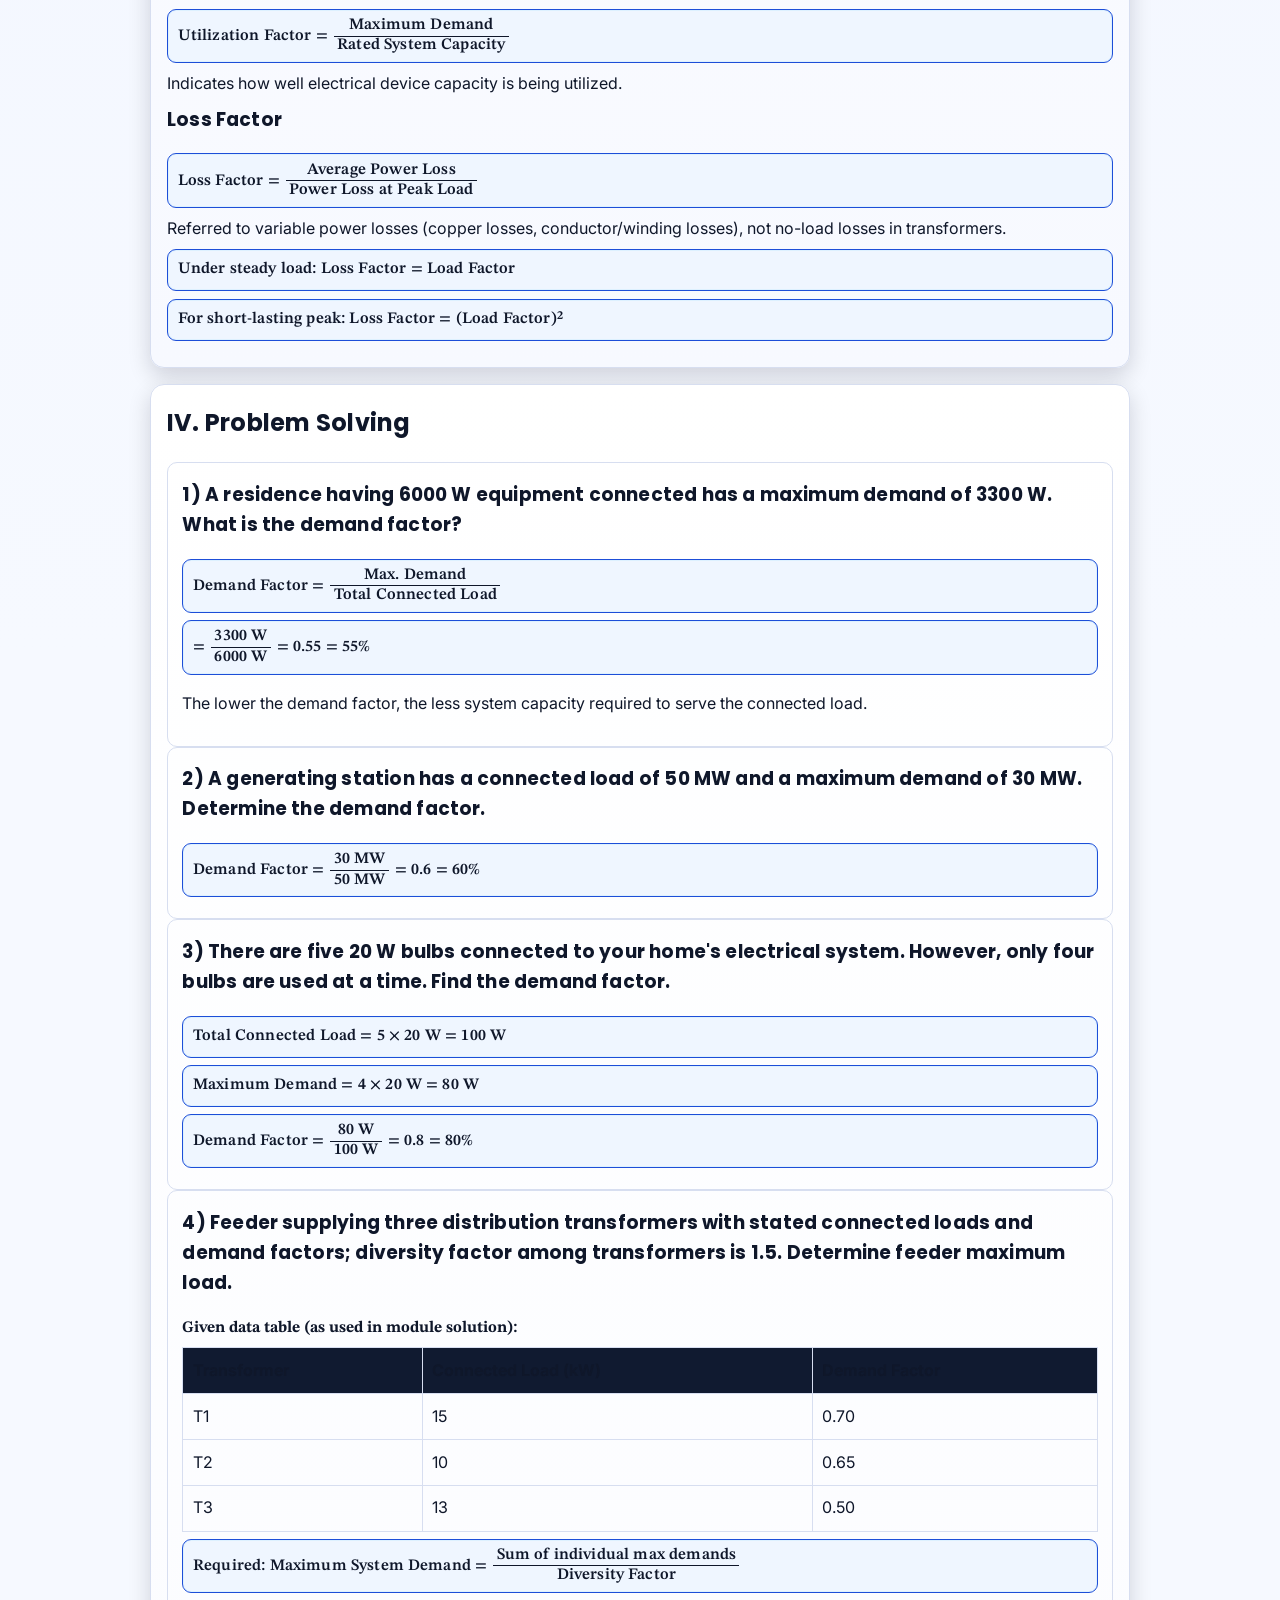
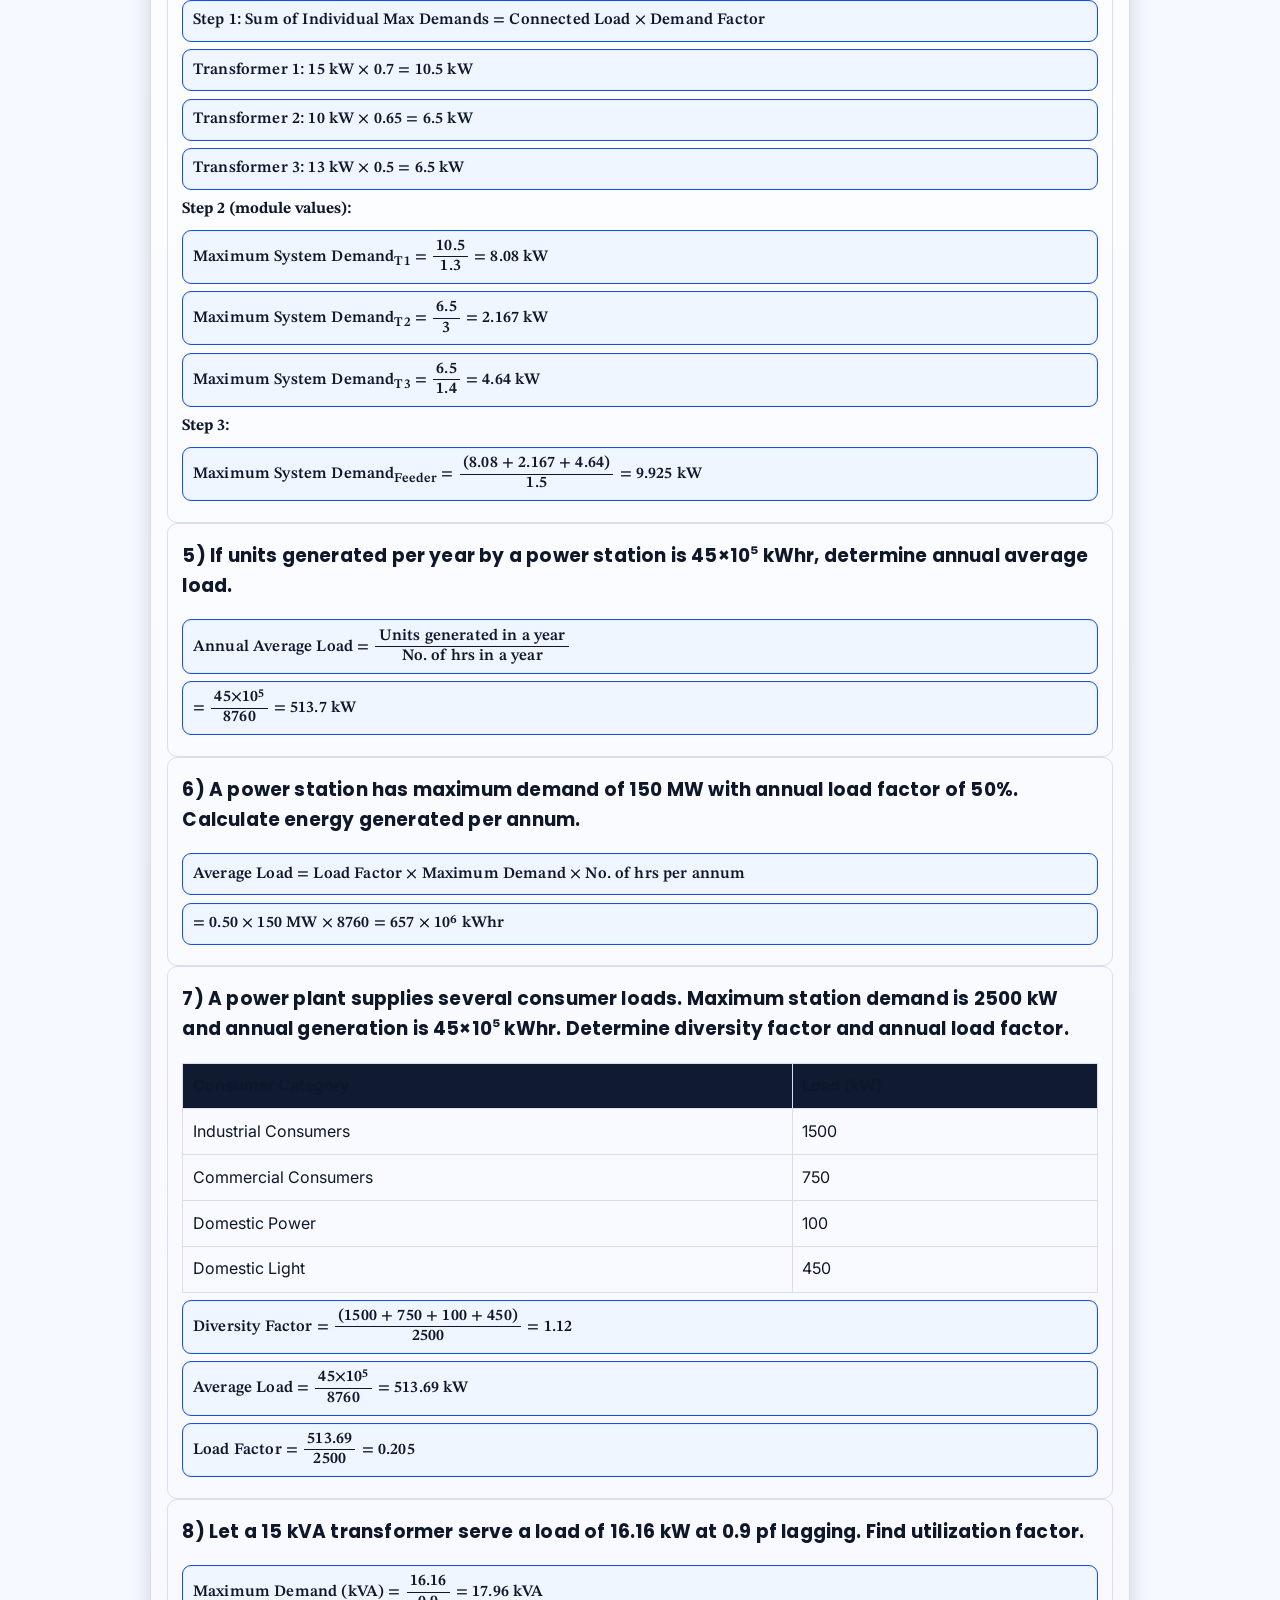
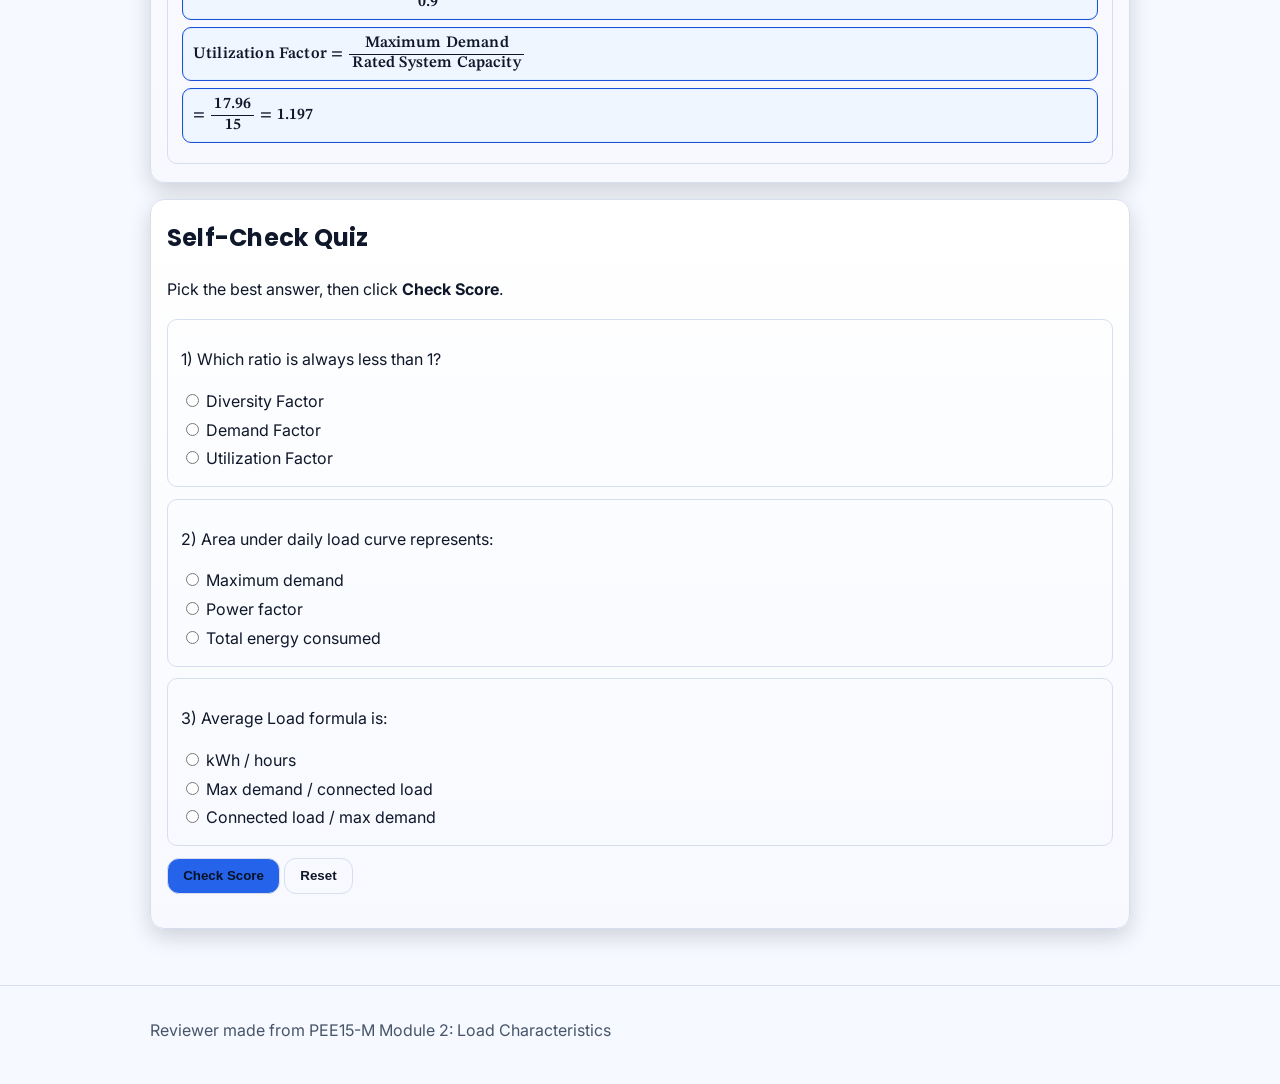
==== commit 7023a4c3: "Add files via upload" ====
--- a/index.html
+++ b/index.html
@@ -151,6 +151,7 @@
       background: var(--bg-soft);
       color: var(--text);
       outline: none;
+      font-size: 16px;
     }
 
     .tools input:focus {
@@ -276,6 +277,7 @@
 
     .table-wrap {
       overflow-x: auto;
+      -webkit-overflow-scrolling: touch;
     }
 
     table {
@@ -392,6 +394,46 @@
 
       .container {
         width: min(980px, 95%);
+      }
+    }
+
+    @media (max-width: 560px) {
+      body {
+        line-height: 1.5;
+      }
+
+      h1 {
+        font-size: 1.32rem;
+      }
+
+      h2 {
+        font-size: 1.12rem;
+      }
+
+      .subtitle,
+      .search-status {
+        font-size: 0.93rem;
+      }
+
+      .card {
+        padding: 0.85rem;
+      }
+
+      .equation,
+      .formula-list code,
+      #examples code {
+        font-size: 0.95rem;
+      }
+
+      th,
+      td {
+        padding: 0.48rem;
+        font-size: 0.9rem;
+      }
+
+      .to-top {
+        width: 40px;
+        height: 40px;
       }
     }
   </style>
